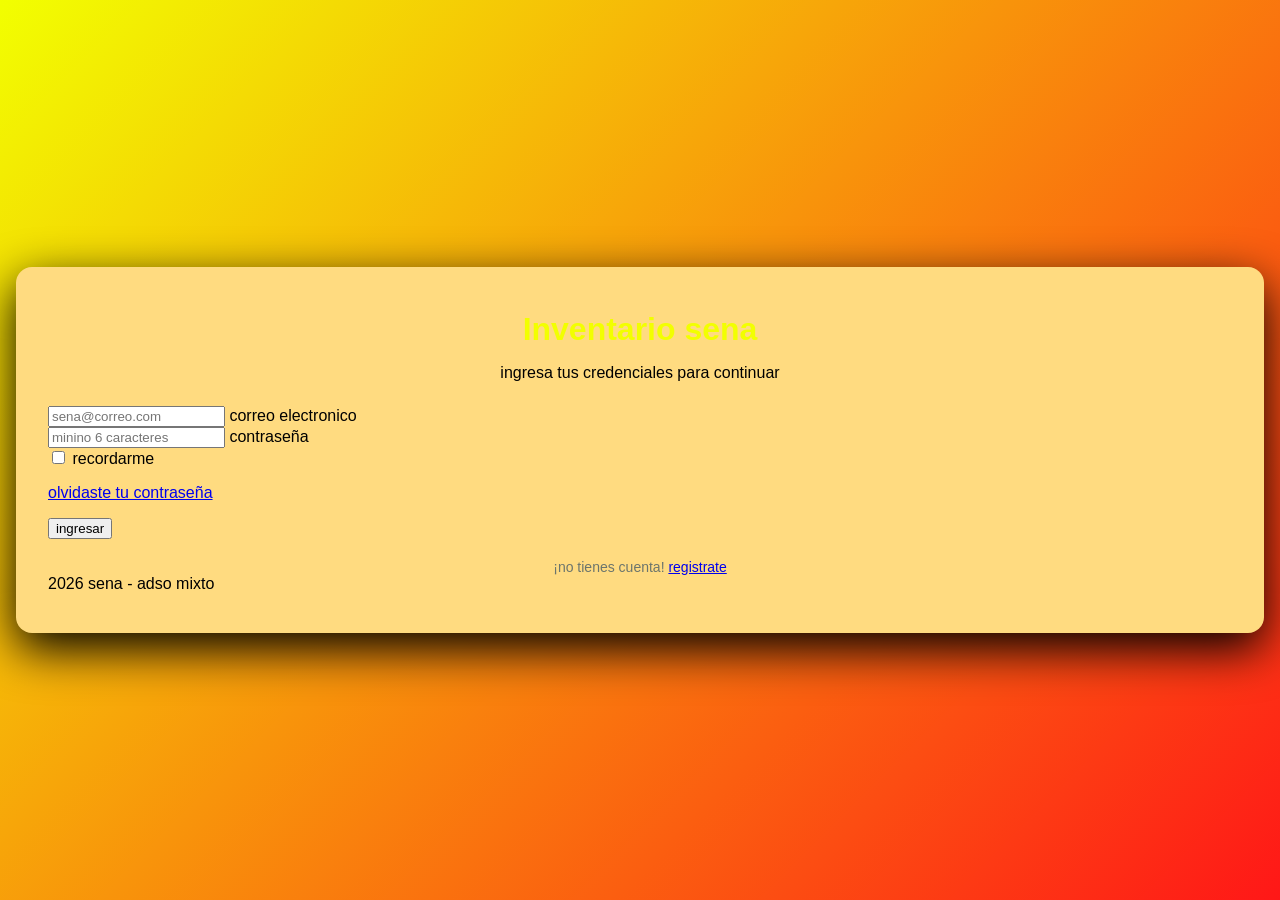
==== programa_2/index.html @ 94641b09 "Initial commit" ====
<!DOCTYPE html>
<html lang="es"><!--es el idioma-->
<head><!--metadatos de la pagina-->
    <meta charset="UTF-8"><!--es la region de colombia-->
    <meta name="viewport" content="width=device-width, initial-scale1.0"><!--esto es las medidadas opara que se ajusten la pagina-->
    <title>iniciar sesión inventario adso</title>
    <link href="css/estilos.css" rel="stylesheet">
</head>
<body class="login-fondo">
    <main class="login-card"><!--contenido principal de la pagina-->
        <header class="login-encabezado"><!--encabesado de la pagina-->
            <!--icono de la tienda-->
            <i class="bi bi-shop display-4 text-sena"></i>
            <h1 class="h3 fw-bold"> Inventario sena</h1> <!-- el h1 es la etiqueta de titulo-->
            <p class="text-secondary mb-0">
                ingresa tus credenciales para continuar
            </p>
        </header>
        <form action="dashboard.html" method="get">
        <!--Form permite crear el contenido de un formulario cuando se envia nos lleva a la ruta method nos envia la informacion con get-->
        <div class="form-floating mb-3"><!--contenedor de los campos del formulario-->
            <input type="email" class="form-control" id="correo" placeholder="sena@correo.com" required>
            <!--tipe obliga que tenga @ placeholder el texto de  ejemplo required es que un campo es obligatorio-->
             <label for="correo" ><i class="bi bi-envelope me-1"></i>correo electronico</label>
            <!--es una etiqueta de texto qeu con el for conecta un imput-->
        </div>
        <div class="form-floating mb-3">
            <input type="password" class="from-control" id="clave" placeholder="minino 6 caracteres"minlength="6"required>
             <label for="contraseña"><i class="bi bi-lock me-1"></i>contraseña</label>
            <!--type=password oculta lo que escribes, minlength=6 exige al menos 6 caracteres-->
        </div>
        <div class="d-flex justify-content-between algin-items-center mb-4">
            <div class="form-check">
            <input class="form-check-input" type="checkbox"id="recordar"><!--type checbox es la casilla de verificacion-->
            <label class="form-check-label" for="recordar"  >recordarme</label>
        </div>
        <p><a href="#" class="small text-decoration-nome"> olvidaste tu contraseña</a></p><!--nos lleva al la pagina registarse-->
    </div>  
        <button class="btn btn-sena w-100 py-2 fw-semibold" type="submit">
            <i class="bi bi-box-arrow-in-right me-1"></i> ingresar</button><!--envia el formulario antes de revisar loa campos requered email y minlength-->
    </form><!--cierra el formulario-->
        <p class="login-pie"> ¡no tienes cuenta! <a href="regitro.html" class="text-decoration-nome"> registrate</a></p><!--nos lleva al la pagina registarse-->
    <footer>2026 sena - adso mixto </footer><!-- es el pie de pagina-->
    </main>
    
</body>
</html>
---- programa_2/css/estilos.css ----
/* hoja de estilos de sofware de inventarios*/



/*variablesd e marca es decir las generales*/
:root {/* es la raiz del documentolas las variables declaradas aqui sirben para toda la pagina*/

    --sena-verde:#ff0000e8;/* toda variabler inicia -- el texto esta en hexadecimal pero puede colocarlol en texto*/
    --sena-verde-oscuro:#d1eef0;
    --sena-azul:#f2ff00 ;
    --sidebar-ancho:250px 

} 
/*variables generales estilos que aplican todas la paginas*/ 
body {/*afecta todo el cuerpo de la pagina*/
    margin:0;/*quta la margen que el navegador coloca en el navegador  por defecto*/
    font-family: "segoe ui",roboto, arial,
    sans-serif;/*tipos de letra sino existe pasa ala siguiente*/


}
    /*textoverde sena*/
    .texto-sena{
    color:var(--sena-verde);

   }
   .bnt_sena{
    --bs-bnt-color:#fff;
    /*color del texto*/
    --bs-bnt-bg:var(var(--sena-verde));
    /*color de fondo*/
    --bs-bnt-border-color:var(var(var(--sena-verde)));
    /*color de borde*/
    --bs-hover-color:#fff;
    /*texto del mouse arriba*/
    --bs-bnt-hverbg:var(var(--sena-verde-oscuro));
    /*fondo con el mouse encima*/
    --bs-bnt---border-color:(var(var(--sena-verde-oscuro)));
    /*borde con el mouse encima*/
    --bs--bnt--active-color:#fff;
    /*texto mientra hace clic*/
    --bs-bnt-active-bg:var(var(--sena-verde-oscuro));
    /*fondo mientras hace clic*/
    --bs-bnt-active-border-color:var(var(var(--sena-verde-oscuro)));
    /*borde mientras hace clic*/
    
}
   /*la coma aplica la misma regla a varios  selectores:
   llols campos  con el foco*/
   .form-control:focus,
   /*las listas desplegadas con foco*/
   .form-select:focus,
   /*las casillas con foco */
   .form-check-input:focus{
    /*borde verde en lugar de azul de boootstrap*/
    border-color:var(--sena-verde);
    /*lado verde translucido al rededor del campo*/
    box-shadow: 0 0 0. 25rem rgba(57, 169, 0, .25);
    /*cierre de la linea*/
}
/*casilla  o interruptor marcado*/
.form-check-input:checked {
    /*relleno de verde*/
    background-color: var(--sena-verde);
    /*borde verde*/
    border-color: var(--sena-verde);
    /*cierra la regla*/
}
/*login y registro*/
/* fondo de pantalla*/
.login-fondo {
    /*alto minimo de toda la pantalla*/
    min-height: 100vh;
    /*flexboots*/
    display: flex;
    /*centrado vertical*/
    align-items: center;
    justify-content: center;
    /*relleno de celular*/
    padding: 1rem;
    /* padding no suma al alto*/
    box-sizing:  border-box;
    /*degradado azul*/
    background: linear-gradient(135deg, var(--sena-azul), var(--sena-verde));
    /*cierra la regla*/
}
/*targeta blanca*/
.login-card {
    /*ancho completo*/
    width: 100%;
    /*hasta 420px*/
    max-width: 420;
    /*fondo blanco*/
    background-color: #ffdb80;
    /*esquinas redondeadas*/
    border-radius: 1rem;
    /*relleno interno*/
    padding: 2.5rem 2rem;
    /*el ancho uncluye el relleno*/
    box-sizing: border-box;
    /*sombra*/
    box-shadow: 0 1rem 3rem rgba(0,
    0, .25); 
    
    /*ciere de regla*/ 
}
/*dos clases pegadas(sin espacio) = 
elementos que tienen ambas clases
la usara el registro que tiene los 
campos*/
.login-car.ancha{
    /*tarjeta  mas ancha*/
    max-width: 680px;
    /*cierre de regla*/
}
/*encabezado de la tarjeta*/
.login-encabezado {
    /*centrado*/
    text-align:  center;
    /*espacio interior*/
    margin-bottom: 1.5rem;
    /*cierre de regla*/
}
/*titulo dentro del encabezado*/
.login-encabezado h1{
    /*azulk sena*/
    color: var(--sena-azul);
    /*margen pequño*/
    margin: .25rem 0;
/*cierre de regla*/

}
/*textos pqeuños abajo*/
.login-pie {
    text-align: center;
    /*centrados*/
    font-size: .875rem;
    /*gris*/
    color: #6c756c;;
    /*margen superior*/
    margin: 1.25rem 0 0;
    /*cierre de regla*/
}
/*panel menu lateral*/
/*clase <aside> del menu lateral*/
.sidedar {
    /*fondo azul sena !important
    porque las pantallas grandes bootsatrap pobe offcanvas.lg-con fondo transparente
    usando important y solomm podemos priorisarlo */
    background-color: var(--sena-azul) 
    !important;
    /*texto blanco dentro del menu*/
    color: #fff;
    /*cierre de regla*/
}
/*enlases del menu lateral*/
.sidedar .nav-link {
    /*blanco al 75% los enlaces no activos se ven un poco apagados*/
    color: rgba(255, 255, 255, .75);
        /*esqunas redondeadas*/
        border-radius: .5rem;
        /*seoaracion entre enlaces*/
        margin-bottom: .25rem;
        /*cierre de regla*/

}
/*enlace con el mouse encima*/
.sidedar .nav-link:hover {
    /*texto blaco */
    color: #fff;
    /* texto blanco al 10% un resalte sutil*/
    background-color: rgba(255, 255, 255, .1);
    /*cierre de regla*/
}
/*enlace de la pagina actual (tiene las dos clases: nav-link y active*/
.sidedar .nav-link.active {
    /*texto blanco*/
    color: #fff;
    /*fondo verde sena el usuario save en que modulo esta*/
    background-color:  var(--sena-verde);
    /*cierre de regla*/
}

/*las reglas siguientes solo a aplican en pantallas de 992px o mas de breakpoint de bootsatrap*/
@media (min-width:992px){
    /*menu lateral de el computador*/
    .sidedar{
        /* queda fijo mouse mueve al desplazar la pagina*/
        position: fixed;
        /*pegado arriba*/
        top:0;
        /* y abajo ocupa todo el alto*/
        bottom:0;
        /*pegado ala izquierda*/
        left:0;
        /*anchotomado de la variable (250px)*/
        width:var(--sidebar-ancho);

    }
    /*cuerpo del menu computador*/
    .sidedar .offcanvas-body {
        /*ocupa todo el alto del boton cierra secion queda al fondo*/
        height: 100%;
        /*el menu muy largo aparece la varra de deslizamiento
        overflow-y:auto*/
    }
    /* contenedor de la barra superior + contenido*/
    .contenido {
        /*se corre ala derecha el ancho del menu para q no quede debajo de el */
        margin-left: var(--sidebar-ancho);
    }
    /*cierre de la funcion @media*/
}
/* trajetas de lo indicadores*/
/*tarjetas de los numeros del dashboard
(kpi indicador clave)*/
.tarjetas-kpi {
    /*sin borde general*/
    border: 0;
    /*excepto un franja verde de la izquierda*/
    border-left: 4px solid var(var(--sena-verde));
    /* anima el movimiento y la sombra en 0.2 segundos*/
    transition: transform .2s, box-shadow .2s;
}
/*trajeta con el mouse encima*/
.tarjetas-kpi:hover {
    /*sube 4px efecto de levantarse*/
    transition:  traslatey(-4px);
    /*sombra mas marcada (!important) para vganatle al shadow-sm*/
    box-shadow:  0 .5rem rgba(0, 0, 0, .12) !important;
}
/*cuadro de color que contiene el icono de la tarajeta*/
.icono-kpi {
    width: 52px;
    height: 52px;
    /*flexbox para centrar el icono*/
    display: flex;
    align-items:  center;
    justify-content:center;
    border-radius: .75rem;
    font-size: 1.5rem;
}
/*modulos de gestion*/
/*circullo de la inicia les del usuario*/
.avatar {
    width: 38px;
    height: 38px;
    border-radius: 50%;
    /*flebox en linea  para centrar las lineas*/
    display: inline-flex;
    justify-content: center;
    /*letras seminegras*/
    font-weight: 600;
    font-size: 85rem;
    /*evita que el circulo aplaste se aplaste falta de espacio*/
    flex-shrink: 0;
}
/*personalizamos la paginacion de bootsatrap con su variables*/
/*color del lol s nuneros*/
.pagination {
    --bs-pagination-color: var(--sena-azul);
    /*fondo de pagina activa*/
    --bs-pagination-active-bg: var(var(var(--sena-verde)));
    /*borde de pagina activa*/
    --bs-pagination-active-border-color: var(var(var(--sena-verde)));
}
/** tarjeta punteada  que evita crear una categoria nueva*/
.tarjeta-agregar {
    border: 2px dashed #ced4da;
    color: #6c757d;
    min-height: 200px;
    /*anima los campos  de color*/
    transition: border-color .2s,color .2s;
}
/* al pasar el mouse*/
.tarjetas-agregar:hover {
    border-color: var(--sena-verde);
    color: var(--sena-verde);
}
/*cuadro donde ira la foto de color*/
.minialtura {
    width: 48px;
    height: 48px;
    display: flex;
    align-items: center;
    border-radius: .5rem;
    background-color: #eef2f5;
    color: var(--sena-azul);
    font-size: 1.4rem;
    flex-shrink: 0;
}
/*lista de categorias del a clase */
.list-group{
    /*fondo item activo*/
    --bs-list-group-active-bg: var(var(--sena-verde));
    --bs-list-group-active-border-color: var(var(var(--sena-verde)))
}
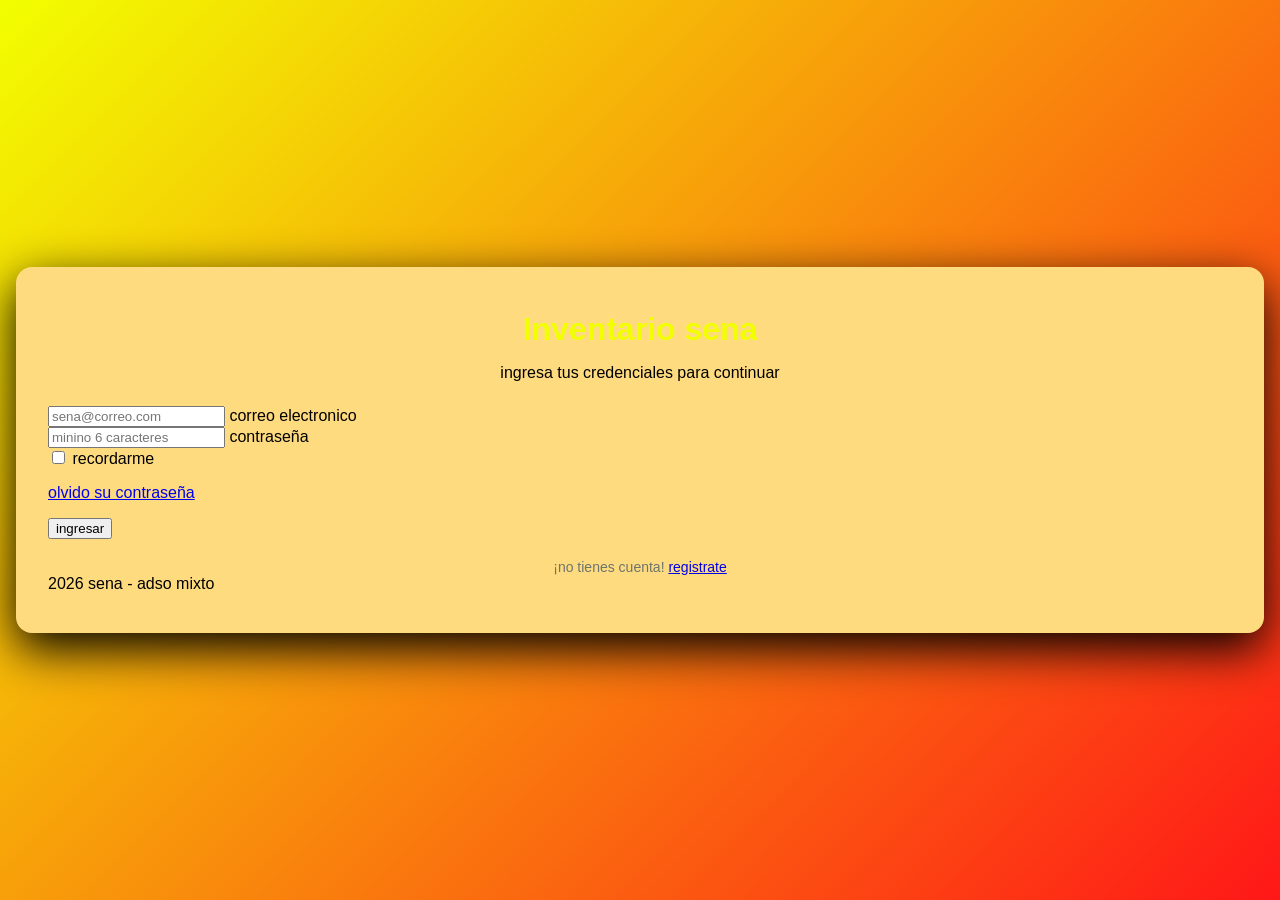
==== commit 1a33ebe7: "Update login text and add usuarios page sincronizando cambios" ====
--- a/programa_2/index.html
+++ b/programa_2/index.html
@@ -34,14 +34,14 @@
             <input class="form-check-input" type="checkbox"id="recordar"><!--type checbox es la casilla de verificacion-->
             <label class="form-check-label" for="recordar"  >recordarme</label>
         </div>
-        <p><a href="#" class="small text-decoration-nome"> olvidaste tu contraseña</a></p><!--nos lleva al la pagina registarse-->
+        <p><a href="#" class="small text-decoration-nome"> olvido su contraseña</a></p><!--nos lleva al la pagina registarse-->
     </div>  
         <button class="btn btn-sena w-100 py-2 fw-semibold" type="submit">
             <i class="bi bi-box-arrow-in-right me-1"></i> ingresar</button><!--envia el formulario antes de revisar loa campos requered email y minlength-->
     </form><!--cierra el formulario-->
         <p class="login-pie"> ¡no tienes cuenta! <a href="regitro.html" class="text-decoration-nome"> registrate</a></p><!--nos lleva al la pagina registarse-->
     <footer>2026 sena - adso mixto </footer><!-- es el pie de pagina-->
-    </main>
+    </main >
     
 </body>
 </html>
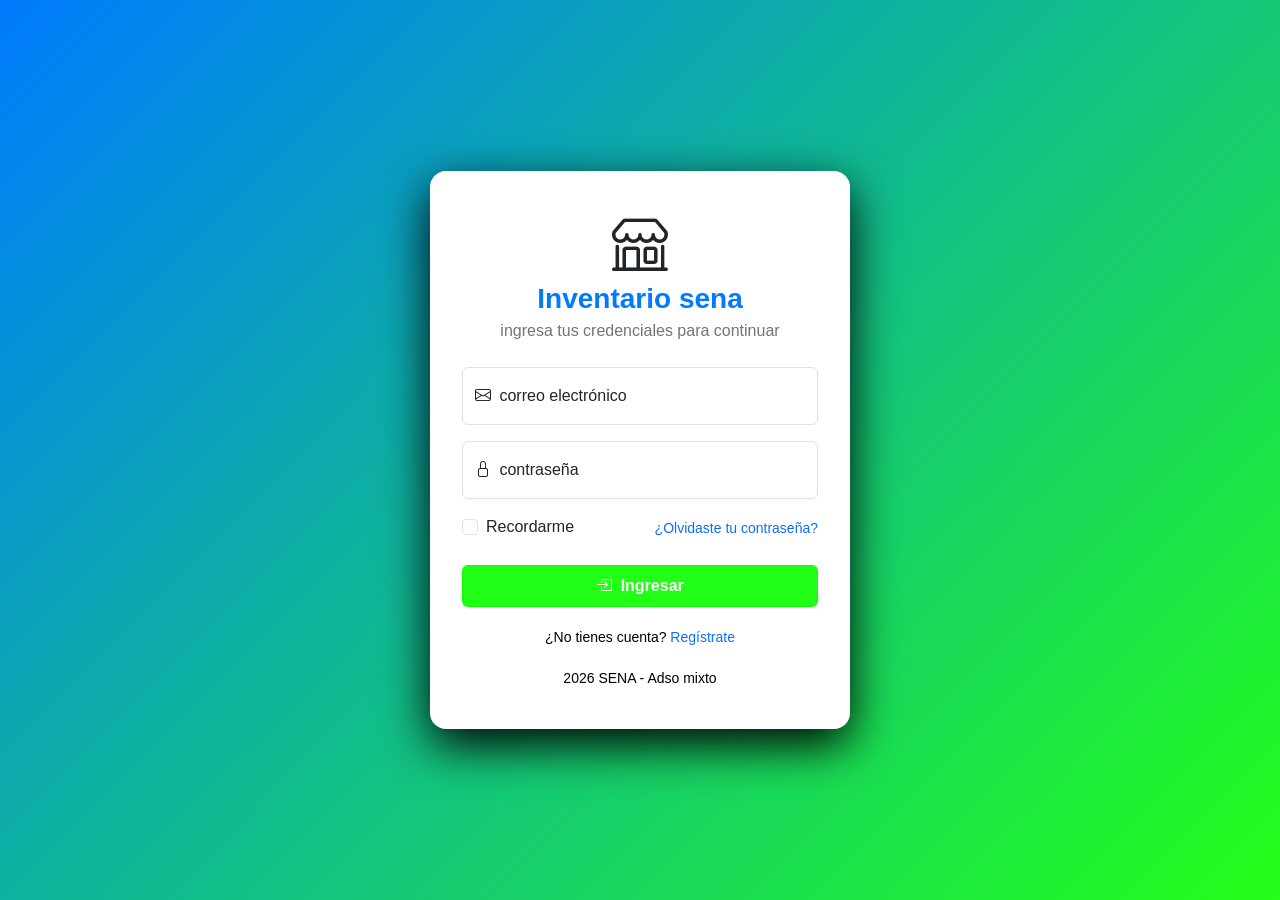
==== commit 22e481de: "cambios generales se corrigio el codigo mal estrcturado" ====
--- a/programa_2/index.html
+++ b/programa_2/index.html
@@ -1,47 +1,93 @@
 <!DOCTYPE html>
-<html lang="es"><!--es el idioma-->
-<head><!--metadatos de la pagina-->
-    <meta charset="UTF-8"><!--es la region de colombia-->
-    <meta name="viewport" content="width=device-width, initial-scale1.0"><!--esto es las medidadas opara que se ajusten la pagina-->
+<html lang="es">
+<head>
+    <meta charset="UTF-8">
+    <meta name="viewport" content="width=device-width, initial-scale=1.0">
     <title>iniciar sesión inventario adso</title>
+    <!--css de boostrap 5.3.3 desde url predeterminada-->
+    <link href="https://cdn.jsdelivr.net/npm/bootstrap@5.3.3/dist/css/bootstrap.min.css" rel="stylesheet">
+    <link href="css/estilos.css" rel="stylesheet">
+
+        <!--Libreria de iconos bootstrap-->
+    <link href="https://cdn.jsdelivr.net/npm/bootstrap-icons@1.11.3/font/bootstrap-icons.min.css" rel="stylesheet">
     <link href="css/estilos.css" rel="stylesheet">
 </head>
+
 <body class="login-fondo">
-    <main class="login-card"><!--contenido principal de la pagina-->
-        <header class="login-encabezado"><!--encabesado de la pagina-->
-            <!--icono de la tienda-->
+
+    <main class="login-card">
+
+        <header class="login-encabezado">
+            <!-- icono de la tienda -->
             <i class="bi bi-shop display-4 text-sena"></i>
-            <h1 class="h3 fw-bold"> Inventario sena</h1> <!-- el h1 es la etiqueta de titulo-->
+
+            <h1 class="h3 fw-bold">Inventario sena</h1>
+
             <p class="text-secondary mb-0">
                 ingresa tus credenciales para continuar
             </p>
         </header>
+
         <form action="dashboard.html" method="get">
-        <!--Form permite crear el contenido de un formulario cuando se envia nos lleva a la ruta method nos envia la informacion con get-->
-        <div class="form-floating mb-3"><!--contenedor de los campos del formulario-->
-            <input type="email" class="form-control" id="correo" placeholder="sena@correo.com" required>
-            <!--tipe obliga que tenga @ placeholder el texto de  ejemplo required es que un campo es obligatorio-->
-             <label for="correo" ><i class="bi bi-envelope me-1"></i>correo electronico</label>
-            <!--es una etiqueta de texto qeu con el for conecta un imput-->
-        </div>
-        <div class="form-floating mb-3">
-            <input type="password" class="from-control" id="clave" placeholder="minino 6 caracteres"minlength="6"required>
-             <label for="contraseña"><i class="bi bi-lock me-1"></i>contraseña</label>
-            <!--type=password oculta lo que escribes, minlength=6 exige al menos 6 caracteres-->
-        </div>
-        <div class="d-flex justify-content-between algin-items-center mb-4">
-            <div class="form-check">
-            <input class="form-check-input" type="checkbox"id="recordar"><!--type checbox es la casilla de verificacion-->
-            <label class="form-check-label" for="recordar"  >recordarme</label>
-        </div>
-        <p><a href="#" class="small text-decoration-nome"> olvido su contraseña</a></p><!--nos lleva al la pagina registarse-->
-    </div>  
-        <button class="btn btn-sena w-100 py-2 fw-semibold" type="submit">
-            <i class="bi bi-box-arrow-in-right me-1"></i> ingresar</button><!--envia el formulario antes de revisar loa campos requered email y minlength-->
-    </form><!--cierra el formulario-->
-        <p class="login-pie"> ¡no tienes cuenta! <a href="regitro.html" class="text-decoration-nome"> registrate</a></p><!--nos lleva al la pagina registarse-->
-    <footer>2026 sena - adso mixto </footer><!-- es el pie de pagina-->
-    </main >
-    
+
+            <div class="form-floating mb-3">
+                <input type="email" class="form-control" id="correo"
+                    placeholder="sena@correo.com" required>
+
+                <label for="correo">
+                    <i class="bi bi-envelope me-1"></i>
+                    correo electrónico
+                </label>
+            </div>
+
+            <div class="form-floating mb-3">
+
+                <input type="password" class="form-control" id="clave"
+                    placeholder="minimo 6 caracteres"
+                    minlength="6" required>
+
+                <label for="clave">
+                    <i class="bi bi-lock me-1"></i>
+                    contraseña
+                </label>
+
+            </div>
+
+            <div class="d-flex justify-content-between align-items-center mb-4">
+
+                <div class="form-check">
+
+                    <input class="form-check-input" type="checkbox" id="recordar">
+
+                    <label class="form-check-label" for="recordar">
+                        Recordarme
+                    </label>
+
+                </div>
+
+                <a href="#" class="small text-decoration-none">
+                    ¿Olvidaste tu contraseña?
+                </a>
+
+            </div>
+
+            <button type="submit" class="btn btn-sena w-100 py-2 fw-semibold">
+                <i class="bi bi-box-arrow-in-right me-1"></i>
+                Ingresar
+            </button>
+
+        </form>
+
+        <p class="login-pie">
+            ¿No tienes cuenta?
+            <a href="registro.html" class="text-decoration-none">Regístrate</a>
+        </p>
+
+        <footer class="login-pie">
+            2026 SENA - Adso mixto
+        </footer>
+
+    </main>
+
 </body>
 </html>
--- a/programa_2/css/estilos.css
+++ b/programa_2/css/estilos.css
@@ -5,9 +5,9 @@
 /*variablesd e marca es decir las generales*/
 :root {/* es la raiz del documentolas las variables declaradas aqui sirben para toda la pagina*/
 
-    --sena-verde:#ff0000e8;/* toda variabler inicia -- el texto esta en hexadecimal pero puede colocarlol en texto*/
-    --sena-verde-oscuro:#d1eef0;
-    --sena-azul:#f2ff00 ;
+    --sena-verde:#0dff00e8;/* toda variabler inicia -- el texto esta en hexadecimal pero puede colocarlol en texto*/
+    --sena-verde-oscuro:#034528;
+    --sena-azul:#007bff ;
     --sidebar-ancho:250px 
 
 } 
@@ -24,24 +24,24 @@
     color:var(--sena-verde);
 
    }
-   .bnt_sena{
-    --bs-bnt-color:#fff;
+   .btn-sena {
+    --bs-btn-color:#fff;
     /*color del texto*/
-    --bs-bnt-bg:var(var(--sena-verde));
+    --bs-btn-bg:var(--sena-verde);
     /*color de fondo*/
-    --bs-bnt-border-color:var(var(var(--sena-verde)));
+    --bs-btn-border-color:var(--sena-verde);
     /*color de borde*/
     --bs-hover-color:#fff;
     /*texto del mouse arriba*/
-    --bs-bnt-hverbg:var(var(--sena-verde-oscuro));
+    --bs-btn-hover-bg:var(--sena-verde-oscuro);
     /*fondo con el mouse encima*/
-    --bs-bnt---border-color:(var(var(--sena-verde-oscuro)));
+    --bs-btn---border-color:var(--sena-verde-oscuro);
     /*borde con el mouse encima*/
-    --bs--bnt--active-color:#fff;
+    --bs--btn--active-color:#fff;
     /*texto mientra hace clic*/
-    --bs-bnt-active-bg:var(var(--sena-verde-oscuro));
+    --bs-btn-active-bg:var(--sena-verde-oscuro);
     /*fondo mientras hace clic*/
-    --bs-bnt-active-border-color:var(var(var(--sena-verde-oscuro)));
+    --bs-btn-active-border-color:var(--sena-verde-oscuro);
     /*borde mientras hace clic*/
     
 }
@@ -89,9 +89,9 @@
     /*ancho completo*/
     width: 100%;
     /*hasta 420px*/
-    max-width: 420;
+    max-width: 420px;
     /*fondo blanco*/
-    background-color: #ffdb80;
+    background-color: #ffff;
     /*esquinas redondeadas*/
     border-radius: 1rem;
     /*relleno interno*/
@@ -136,7 +136,7 @@
     /*centrados*/
     font-size: .875rem;
     /*gris*/
-    color: #6c756c;;
+    color: #000000;;
     /*margen superior*/
     margin: 1.25rem 0 0;
     /*cierre de regla*/
@@ -150,13 +150,13 @@
     background-color: var(--sena-azul) 
     !important;
     /*texto blanco dentro del menu*/
-    color: #fff;
+    color: #e80808;
     /*cierre de regla*/
 }
 /*enlases del menu lateral*/
 .sidedar .nav-link {
     /*blanco al 75% los enlaces no activos se ven un poco apagados*/
-    color: rgba(255, 255, 255, .75);
+    color: rgba(250, 2, 2, 0.75);
         /*esqunas redondeadas*/
         border-radius: .5rem;
         /*seoaracion entre enlaces*/
@@ -169,13 +169,13 @@
     /*texto blaco */
     color: #fff;
     /* texto blanco al 10% un resalte sutil*/
-    background-color: rgba(255, 255, 255, .1);
+    background-color: rgba(255, 255, 255, 0.1);
     /*cierre de regla*/
 }
 /*enlace de la pagina actual (tiene las dos clases: nav-link y active*/
 .sidedar .nav-link.active {
     /*texto blanco*/
-    color: #fff;
+    color: #cbb6b6;
     /*fondo verde sena el usuario save en que modulo esta*/
     background-color:  var(--sena-verde);
     /*cierre de regla*/
@@ -260,20 +260,20 @@
 .pagination {
     --bs-pagination-color: var(--sena-azul);
     /*fondo de pagina activa*/
-    --bs-pagination-active-bg: var(var(var(--sena-verde)));
+    --bs-pagination-active-bg: var(--sena-verde);
     /*borde de pagina activa*/
-    --bs-pagination-active-border-color: var(var(var(--sena-verde)));
+    --bs-pagination-active-border-color: var(--sena-verde);
 }
 /** tarjeta punteada  que evita crear una categoria nueva*/
 .tarjeta-agregar {
-    border: 2px dashed #ced4da;
+    border: 2px dashed #0080ff;
     color: #6c757d;
     min-height: 200px;
     /*anima los campos  de color*/
     transition: border-color .2s,color .2s;
 }
 /* al pasar el mouse*/
-.tarjetas-agregar:hover {
+.tarjeta-agregar:hover {
     border-color: var(--sena-verde);
     color: var(--sena-verde);
 }
--- a/programa_2/css/estilos.css
+++ b/programa_2/css/estilos.css
@@ -5,9 +5,9 @@
 /*variablesd e marca es decir las generales*/
 :root {/* es la raiz del documentolas las variables declaradas aqui sirben para toda la pagina*/
 
-    --sena-verde:#ff0000e8;/* toda variabler inicia -- el texto esta en hexadecimal pero puede colocarlol en texto*/
-    --sena-verde-oscuro:#d1eef0;
-    --sena-azul:#f2ff00 ;
+    --sena-verde:#0dff00e8;/* toda variabler inicia -- el texto esta en hexadecimal pero puede colocarlol en texto*/
+    --sena-verde-oscuro:#034528;
+    --sena-azul:#007bff ;
     --sidebar-ancho:250px 
 
 } 
@@ -24,24 +24,24 @@
     color:var(--sena-verde);
 
    }
-   .bnt_sena{
-    --bs-bnt-color:#fff;
+   .btn-sena {
+    --bs-btn-color:#fff;
     /*color del texto*/
-    --bs-bnt-bg:var(var(--sena-verde));
+    --bs-btn-bg:var(--sena-verde);
     /*color de fondo*/
-    --bs-bnt-border-color:var(var(var(--sena-verde)));
+    --bs-btn-border-color:var(--sena-verde);
     /*color de borde*/
     --bs-hover-color:#fff;
     /*texto del mouse arriba*/
-    --bs-bnt-hverbg:var(var(--sena-verde-oscuro));
+    --bs-btn-hover-bg:var(--sena-verde-oscuro);
     /*fondo con el mouse encima*/
-    --bs-bnt---border-color:(var(var(--sena-verde-oscuro)));
+    --bs-btn---border-color:var(--sena-verde-oscuro);
     /*borde con el mouse encima*/
-    --bs--bnt--active-color:#fff;
+    --bs--btn--active-color:#fff;
     /*texto mientra hace clic*/
-    --bs-bnt-active-bg:var(var(--sena-verde-oscuro));
+    --bs-btn-active-bg:var(--sena-verde-oscuro);
     /*fondo mientras hace clic*/
-    --bs-bnt-active-border-color:var(var(var(--sena-verde-oscuro)));
+    --bs-btn-active-border-color:var(--sena-verde-oscuro);
     /*borde mientras hace clic*/
     
 }
@@ -89,9 +89,9 @@
     /*ancho completo*/
     width: 100%;
     /*hasta 420px*/
-    max-width: 420;
+    max-width: 420px;
     /*fondo blanco*/
-    background-color: #ffdb80;
+    background-color: #ffff;
     /*esquinas redondeadas*/
     border-radius: 1rem;
     /*relleno interno*/
@@ -136,7 +136,7 @@
     /*centrados*/
     font-size: .875rem;
     /*gris*/
-    color: #6c756c;;
+    color: #000000;;
     /*margen superior*/
     margin: 1.25rem 0 0;
     /*cierre de regla*/
@@ -150,13 +150,13 @@
     background-color: var(--sena-azul) 
     !important;
     /*texto blanco dentro del menu*/
-    color: #fff;
+    color: #e80808;
     /*cierre de regla*/
 }
 /*enlases del menu lateral*/
 .sidedar .nav-link {
     /*blanco al 75% los enlaces no activos se ven un poco apagados*/
-    color: rgba(255, 255, 255, .75);
+    color: rgba(250, 2, 2, 0.75);
         /*esqunas redondeadas*/
         border-radius: .5rem;
         /*seoaracion entre enlaces*/
@@ -169,13 +169,13 @@
     /*texto blaco */
     color: #fff;
     /* texto blanco al 10% un resalte sutil*/
-    background-color: rgba(255, 255, 255, .1);
+    background-color: rgba(255, 255, 255, 0.1);
     /*cierre de regla*/
 }
 /*enlace de la pagina actual (tiene las dos clases: nav-link y active*/
 .sidedar .nav-link.active {
     /*texto blanco*/
-    color: #fff;
+    color: #cbb6b6;
     /*fondo verde sena el usuario save en que modulo esta*/
     background-color:  var(--sena-verde);
     /*cierre de regla*/
@@ -260,20 +260,20 @@
 .pagination {
     --bs-pagination-color: var(--sena-azul);
     /*fondo de pagina activa*/
-    --bs-pagination-active-bg: var(var(var(--sena-verde)));
+    --bs-pagination-active-bg: var(--sena-verde);
     /*borde de pagina activa*/
-    --bs-pagination-active-border-color: var(var(var(--sena-verde)));
+    --bs-pagination-active-border-color: var(--sena-verde);
 }
 /** tarjeta punteada  que evita crear una categoria nueva*/
 .tarjeta-agregar {
-    border: 2px dashed #ced4da;
+    border: 2px dashed #0080ff;
     color: #6c757d;
     min-height: 200px;
     /*anima los campos  de color*/
     transition: border-color .2s,color .2s;
 }
 /* al pasar el mouse*/
-.tarjetas-agregar:hover {
+.tarjeta-agregar:hover {
     border-color: var(--sena-verde);
     color: var(--sena-verde);
 }
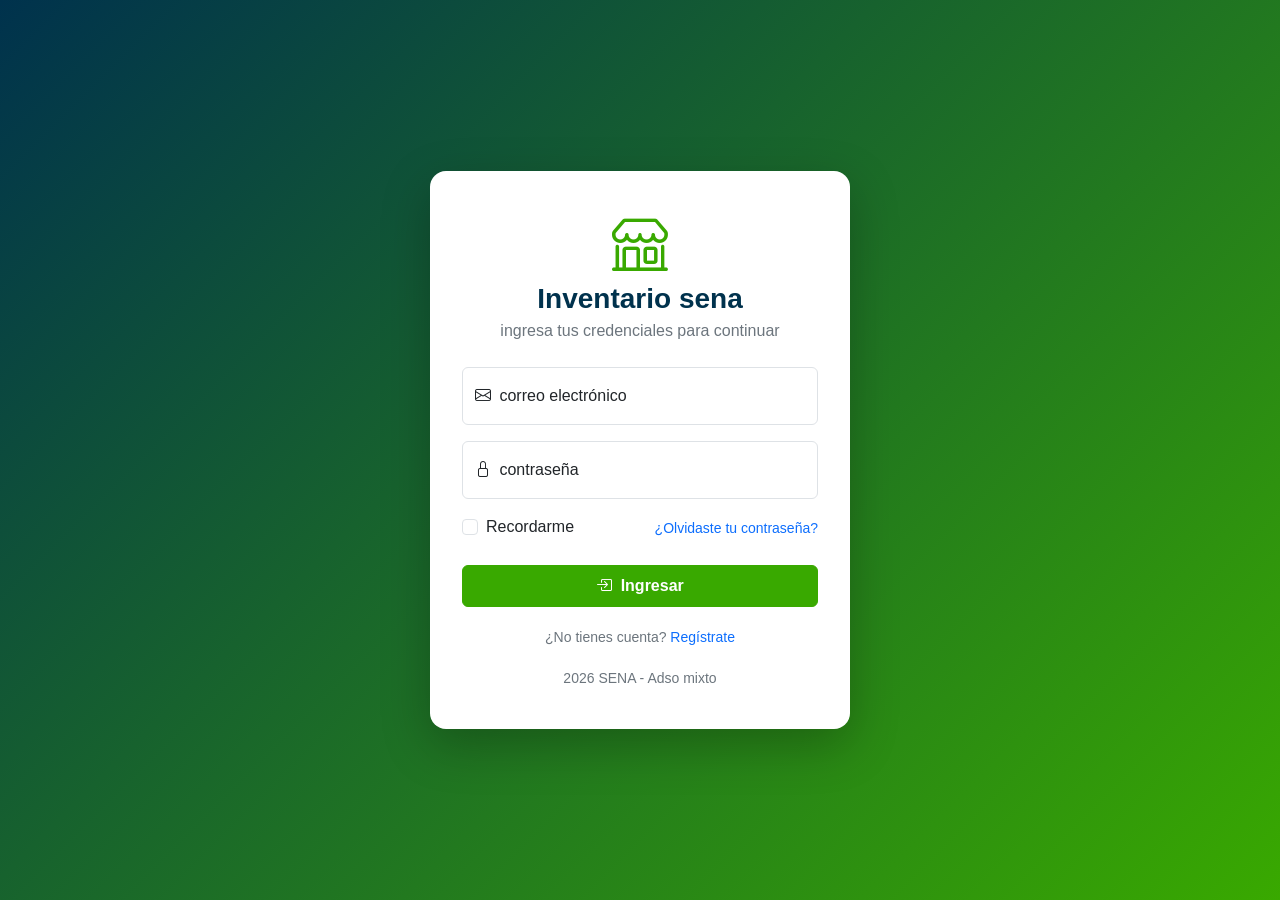
==== commit 33af1920: "cambios finales n" ====
--- a/programa_2/index.html
+++ b/programa_2/index.html
@@ -10,7 +10,6 @@
 
         <!--Libreria de iconos bootstrap-->
     <link href="https://cdn.jsdelivr.net/npm/bootstrap-icons@1.11.3/font/bootstrap-icons.min.css" rel="stylesheet">
-    <link href="css/estilos.css" rel="stylesheet">
 </head>
 
 <body class="login-fondo">
@@ -31,8 +30,8 @@
         <form action="dashboard.html" method="get">
 
             <div class="form-floating mb-3">
-                <input type="email" class="form-control" id="correo"
-                    placeholder="sena@correo.com" required>
+                <input type="email" class="form-control" id="correo" name="correo"
+                    placeholder="sena@correo.com" autocomplete="email" required>
 
                 <label for="correo">
                     <i class="bi bi-envelope me-1"></i>
@@ -42,9 +41,9 @@
 
             <div class="form-floating mb-3">
 
-                <input type="password" class="form-control" id="clave"
+                <input type="password" class="form-control" id="clave" name="clave"
                     placeholder="minimo 6 caracteres"
-                    minlength="6" required>
+                    minlength="6" autocomplete="current-password" required>
 
                 <label for="clave">
                     <i class="bi bi-lock me-1"></i>
--- a/programa_2/css/estilos.css
+++ b/programa_2/css/estilos.css
@@ -1,297 +1,364 @@
-/* hoja de estilos de sofware de inventarios*/
-
-
-
-/*variablesd e marca es decir las generales*/
-:root {/* es la raiz del documentolas las variables declaradas aqui sirben para toda la pagina*/
-
-    --sena-verde:#0dff00e8;/* toda variabler inicia -- el texto esta en hexadecimal pero puede colocarlol en texto*/
-    --sena-verde-oscuro:#034528;
-    --sena-azul:#007bff ;
-    --sidebar-ancho:250px 
-
-} 
-/*variables generales estilos que aplican todas la paginas*/ 
-body {/*afecta todo el cuerpo de la pagina*/
-    margin:0;/*quta la margen que el navegador coloca en el navegador  por defecto*/
-    font-family: "segoe ui",roboto, arial,
-    sans-serif;/*tipos de letra sino existe pasa ala siguiente*/
-
-
-}
-    /*textoverde sena*/
-    .texto-sena{
-    color:var(--sena-verde);
-
-   }
-   .btn-sena {
-    --bs-btn-color:#fff;
-    /*color del texto*/
-    --bs-btn-bg:var(--sena-verde);
-    /*color de fondo*/
-    --bs-btn-border-color:var(--sena-verde);
-    /*color de borde*/
-    --bs-hover-color:#fff;
-    /*texto del mouse arriba*/
-    --bs-btn-hover-bg:var(--sena-verde-oscuro);
-    /*fondo con el mouse encima*/
-    --bs-btn---border-color:var(--sena-verde-oscuro);
-    /*borde con el mouse encima*/
-    --bs--btn--active-color:#fff;
-    /*texto mientra hace clic*/
-    --bs-btn-active-bg:var(--sena-verde-oscuro);
-    /*fondo mientras hace clic*/
-    --bs-btn-active-border-color:var(--sena-verde-oscuro);
-    /*borde mientras hace clic*/
-    
-}
-   /*la coma aplica la misma regla a varios  selectores:
-   llols campos  con el foco*/
-   .form-control:focus,
-   /*las listas desplegadas con foco*/
-   .form-select:focus,
-   /*las casillas con foco */
-   .form-check-input:focus{
-    /*borde verde en lugar de azul de boootstrap*/
-    border-color:var(--sena-verde);
-    /*lado verde translucido al rededor del campo*/
-    box-shadow: 0 0 0. 25rem rgba(57, 169, 0, .25);
-    /*cierre de la linea*/
-}
-/*casilla  o interruptor marcado*/
+/* =============================================
+   TiendaSENA - Hoja de estilos del prototipo
+   ============================================= */
+
+/* ---------- 1. Variables de marca ---------- */
+/* Las variables de :root sirven en todo el documento. */
+:root {
+    /* Verde institucional del SENA. */
+    --sena-verde: #39a900;
+    /* Verde oscuro para estados hover y active. */
+    --sena-verde-oscuro: #2e8700;
+    /* Azul oscuro institucional. */
+    --sena-azul: #00324d;
+    /* Ancho del menú lateral (clase 4). */
+    --sidebar-ancho: 250px;
+/* Cierra el bloque de variables. */
+}
+
+/* ---------- 2. Generales y personalización de Bootstrap ---------- */
+/* Todo el documento. */
+body {
+    /* Sin margen exterior. */
+    margin: 0;
+    /* Tipografía del proyecto (reemplaza la de Bootstrap porque nuestro archivo se carga después). */
+    font-family: "Segoe UI", Roboto, Arial, sans-serif;
+/* Cierra la regla. */
+}
+
+/* Texto verde SENA. */
+.text-sena {
+    /* Usa la variable de marca. */
+    color: var(--sena-verde);
+/* Cierra la regla. */
+}
+
+/* Botón con los colores del SENA usando las variables de Bootstrap */
+/* se usa junto a btn: class="btn btn-sena". */
+.btn-sena {
+    /* color del texto. */
+    --bs-btn-color: #fff;
+    /* color de fondo. */
+    --bs-btn-bg: var(--sena-verde);
+    /* color del borde. */
+    --bs-btn-border-color: var(--sena-verde);
+    /* texto con el mouse encima. */
+    --bs-btn-hover-color: #fff;
+    /* fondo con el mouse encima. */
+    --bs-btn-hover-bg: var(--sena-verde-oscuro);
+    /* borde con el mouse encima. */
+    --bs-btn-hover-border-color: var(--sena-verde-oscuro);
+    /* texto mientras se hace clic. */
+    --bs-btn-active-color: #fff;
+    /* fondo mientras se hace clic. */
+    --bs-btn-active-bg: var(--sena-verde-oscuro);
+    /* borde mientras se hace clic. */
+    --bs-btn-active-border-color: var(--sena-verde-oscuro);
+/* Cierra la regla. */
+}
+
+/* la coma aplica la misma regla a varios selectores: los campos con el foco… */
+.form-control:focus,
+/* …las listas desplegables con foco… */
+.form-select:focus,
+/* …y las casillas con foco. */
+.form-check-input:focus {
+    /* borde verde en lugar del azul de Bootstrap. */
+    border-color: var(--sena-verde);
+    /* “halo” verde translúcido alrededor del campo. */
+    box-shadow: 0 0 0 .25rem rgba(57, 169, 0, .25);
+/* Cierra la regla. */
+}
+
+/* casilla o interruptor marcado. */
 .form-check-input:checked {
-    /*relleno de verde*/
+    /* relleno verde. */
     background-color: var(--sena-verde);
-    /*borde verde*/
+    /* borde verde. */
     border-color: var(--sena-verde);
-    /*cierra la regla*/
-}
-/*login y registro*/
-/* fondo de pantalla*/
+/* Cierra la regla. */
+}
+
+/* ---------- 3. Login y registro ---------- */
+/* Fondo de la pantalla. */
 .login-fondo {
-    /*alto minimo de toda la pantalla*/
+    /* Alto mínimo de toda la ventana. */
     min-height: 100vh;
-    /*flexboots*/
+    /* Flexbox… */
     display: flex;
-    /*centrado vertical*/
+    /* …centrado vertical… */
     align-items: center;
+    /* …y horizontal. */
     justify-content: center;
-    /*relleno de celular*/
+    /* Relleno en celular. */
     padding: 1rem;
-    /* padding no suma al alto*/
-    box-sizing:  border-box;
-    /*degradado azul*/
+    /* El padding no suma al alto. */
+    box-sizing: border-box;
+    /* Degradado azul → verde. */
     background: linear-gradient(135deg, var(--sena-azul), var(--sena-verde));
-    /*cierra la regla*/
-}
-/*targeta blanca*/
+/* Cierra la regla. */
+}
+
+/* Tarjeta blanca. */
 .login-card {
-    /*ancho completo*/
+    /* Ancho completo… */
     width: 100%;
-    /*hasta 420px*/
+    /* …hasta 420px. */
     max-width: 420px;
-    /*fondo blanco*/
-    background-color: #ffff;
-    /*esquinas redondeadas*/
+    /* Fondo blanco. */
+    background-color: #fff;
+    /* Esquinas redondeadas. */
     border-radius: 1rem;
-    /*relleno interno*/
+    /* Relleno interno. */
     padding: 2.5rem 2rem;
-    /*el ancho uncluye el relleno*/
+    /* El ancho incluye el relleno. */
     box-sizing: border-box;
-    /*sombra*/
-    box-shadow: 0 1rem 3rem rgba(0,
-    0, .25); 
-    
-    /*ciere de regla*/ 
-}
-/*dos clases pegadas(sin espacio) = 
-elementos que tienen ambas clases
-la usara el registro que tiene los 
-campos*/
-.login-car.ancha{
-    /*tarjeta  mas ancha*/
+    /* Sombra. */
+    box-shadow: 0 1rem 3rem rgba(0, 0, 0, .25);
+/* Cierra la regla. */
+}
+
+/* dos clases pegadas (sin espacio) = elementos que tienen ambas clases. La usará el registro, que tiene más campos. */
+.login-card.ancha {
+    /* tarjeta más ancha. */
     max-width: 680px;
-    /*cierre de regla*/
-}
-/*encabezado de la tarjeta*/
+/* Cierra la regla. */
+}
+
+/* Encabezado de la tarjeta. */
 .login-encabezado {
-    /*centrado*/
-    text-align:  center;
-    /*espacio interior*/
+    /* Centrado. */
+    text-align: center;
+    /* Espacio inferior. */
     margin-bottom: 1.5rem;
-    /*cierre de regla*/
-}
-/*titulo dentro del encabezado*/
-.login-encabezado h1{
-    /*azulk sena*/
+/* Cierra la regla. */
+}
+
+/* Título dentro del encabezado. */
+.login-encabezado h1 {
+    /* Azul SENA. */
     color: var(--sena-azul);
-    /*margen pequño*/
+    /* Margen pequeño. */
     margin: .25rem 0;
-/*cierre de regla*/
-
-}
-/*textos pqeuños abajo*/
+/* Cierra la regla. */
+}
+
+/* Textos pequeños de abajo. */
 .login-pie {
+    /* Centrados. */
     text-align: center;
-    /*centrados*/
+    /* Letra pequeña. */
     font-size: .875rem;
-    /*gris*/
-    color: #000000;;
-    /*margen superior*/
+    /* Gris. */
+    color: #6c757d;
+    /* Margen superior. */
     margin: 1.25rem 0 0;
-    /*cierre de regla*/
-}
-/*panel menu lateral*/
-/*clase <aside> del menu lateral*/
-.sidedar {
-    /*fondo azul sena !important
-    porque las pantallas grandes bootsatrap pobe offcanvas.lg-con fondo transparente
-    usando important y solomm podemos priorisarlo */
-    background-color: var(--sena-azul) 
-    !important;
-    /*texto blanco dentro del menu*/
-    color: #e80808;
-    /*cierre de regla*/
-}
-/*enlases del menu lateral*/
-.sidedar .nav-link {
-    /*blanco al 75% los enlaces no activos se ven un poco apagados*/
-    color: rgba(250, 2, 2, 0.75);
-        /*esqunas redondeadas*/
-        border-radius: .5rem;
-        /*seoaracion entre enlaces*/
-        margin-bottom: .25rem;
-        /*cierre de regla*/
-
-}
-/*enlace con el mouse encima*/
-.sidedar .nav-link:hover {
-    /*texto blaco */
+/* Cierra la regla. */
+}
+
+/* ---------- 4. Panel: menú lateral ---------- */
+/* Clase del <aside> del menú lateral. */
+.sidebar {
+    /* Fondo azul SENA. Usamos !important porque en pantallas grandes Bootstrap pone el offcanvas-lg con fondo transparente usando !important, y solo así podemos ganarle. */
+    background-color: var(--sena-azul) !important;
+    /* Texto blanco dentro del menú. */
     color: #fff;
-    /* texto blanco al 10% un resalte sutil*/
-    background-color: rgba(255, 255, 255, 0.1);
-    /*cierre de regla*/
-}
-/*enlace de la pagina actual (tiene las dos clases: nav-link y active*/
-.sidedar .nav-link.active {
-    /*texto blanco*/
-    color: #cbb6b6;
-    /*fondo verde sena el usuario save en que modulo esta*/
-    background-color:  var(--sena-verde);
-    /*cierre de regla*/
-}
-
-/*las reglas siguientes solo a aplican en pantallas de 992px o mas de breakpoint de bootsatrap*/
-@media (min-width:992px){
-    /*menu lateral de el computador*/
-    .sidedar{
-        /* queda fijo mouse mueve al desplazar la pagina*/
+/* Cierra la regla. */
+}
+
+/* Enlaces del menú lateral. */
+.sidebar .nav-link {
+    /* Blanco al 75%: los enlaces no activos se ven un poco apagados. */
+    color: rgba(255, 255, 255, .75);
+    /* Esquinas redondeadas. */
+    border-radius: .5rem;
+    /* Separación entre enlaces. */
+    margin-bottom: .25rem;
+/* Cierra la regla. */
+}
+
+/* Enlace con el mouse encima. */
+.sidebar .nav-link:hover {
+    /* Texto blanco total. */
+    color: #fff;
+    /* Fondo blanco al 10%: un resaltado sutil. */
+    background-color: rgba(255, 255, 255, .1);
+/* Cierra la regla. */
+}
+
+/* Enlace de la página actual (tiene las dos clases: nav-link y active). */
+.sidebar .nav-link.active {
+    /* Texto blanco. */
+    color: #fff;
+    /* Fondo verde SENA: el usuario sabe en qué módulo está. */
+    background-color: var(--sena-verde);
+/* Cierra la regla. */
+}
+
+/* Las reglas siguientes solo aplican en pantallas de 992px o más (el breakpoint lg de Bootstrap). */
+@media (min-width: 992px) {
+    /* Menú lateral en computador. */
+    .sidebar {
+        /* Queda fijo: no se mueve al desplazar la página. */
         position: fixed;
-        /*pegado arriba*/
-        top:0;
-        /* y abajo ocupa todo el alto*/
-        bottom:0;
-        /*pegado ala izquierda*/
-        left:0;
-        /*anchotomado de la variable (250px)*/
-        width:var(--sidebar-ancho);
-
+        /* Pegado arriba… */
+        top: 0;
+        /* …y abajo (ocupa todo el alto). */
+        bottom: 0;
+        /* Pegado a la izquierda. */
+        left: 0;
+        /* Ancho tomado de la variable (250px). */
+        width: var(--sidebar-ancho);
+    /* Cierra la regla. */
     }
-    /*cuerpo del menu computador*/
-    .sidedar .offcanvas-body {
-        /*ocupa todo el alto del boton cierra secion queda al fondo*/
+
+    /* Cuerpo del menú en computador. */
+    .sidebar .offcanvas-body {
+        /* Ocupa todo el alto, así el botón “Cerrar sesión” queda al fondo. */
         height: 100%;
-        /*el menu muy largo aparece la varra de deslizamiento
-        overflow-y:auto*/
+        /* Si el menú es muy largo, aparece barra de desplazamiento. */
+        overflow-y: auto;
+    /* Cierra la regla. */
     }
-    /* contenedor de la barra superior + contenido*/
+
+    /* Contenedor de la barra superior + el contenido. */
     .contenido {
-        /*se corre ala derecha el ancho del menu para q no quede debajo de el */
+        /* Se corre a la derecha el ancho del menú para que no quede debajo de él. */
         margin-left: var(--sidebar-ancho);
+    /* Cierra la regla. */
     }
-    /*cierre de la funcion @media*/
-}
-/* trajetas de lo indicadores*/
-/*tarjetas de los numeros del dashboard
-(kpi indicador clave)*/
-.tarjetas-kpi {
-    /*sin borde general*/
+/* Cierra la media query. */
+}
+
+/* ---------- 5. Panel: tarjetas de indicadores ---------- */
+/* Tarjetas con números del dashboard (KPI = indicador clave). */
+.tarjeta-kpi {
+    /* Sin borde general… */
     border: 0;
-    /*excepto un franja verde de la izquierda*/
-    border-left: 4px solid var(var(--sena-verde));
-    /* anima el movimiento y la sombra en 0.2 segundos*/
+    /* …excepto una franja verde a la izquierda. */
+    border-left: 4px solid var(--sena-verde);
+    /* Anima el movimiento y la sombra en 0.2 segundos. */
     transition: transform .2s, box-shadow .2s;
-}
-/*trajeta con el mouse encima*/
-.tarjetas-kpi:hover {
-    /*sube 4px efecto de levantarse*/
-    transition:  traslatey(-4px);
-    /*sombra mas marcada (!important) para vganatle al shadow-sm*/
-    box-shadow:  0 .5rem rgba(0, 0, 0, .12) !important;
-}
-/*cuadro de color que contiene el icono de la tarajeta*/
+/* Cierra la regla. */
+}
+
+/* Tarjeta con el mouse encima. */
+.tarjeta-kpi:hover {
+    /* La sube 4px: efecto de “levantarse”. */
+    transform: translateY(-4px);
+    /* Sombra más marcada (!important para ganarle a shadow-sm). */
+    box-shadow: 0 .5rem 1rem rgba(0, 0, 0, .12) !important;
+/* Cierra la regla. */
+}
+
+/* Cuadro de color que contiene el ícono de cada tarjeta. */
 .icono-kpi {
+    /* Ancho fijo. */
     width: 52px;
+    /* Alto fijo (cuadrado). */
     height: 52px;
-    /*flexbox para centrar el icono*/
+    /* Flexbox para centrar el ícono… */
     display: flex;
-    align-items:  center;
-    justify-content:center;
+    /* …verticalmente… */
+    align-items: center;
+    /* …y horizontalmente. */
+    justify-content: center;
+    /* Esquinas redondeadas. */
     border-radius: .75rem;
+    /* Tamaño del ícono. */
     font-size: 1.5rem;
-}
-/*modulos de gestion*/
-/*circullo de la inicia les del usuario*/
+/* Cierra la regla. */
+}
+
+/* ---------- 6. Módulos de gestión ---------- */
+/* Círculo con las iniciales del usuario. */
 .avatar {
+    /* Ancho fijo. */
     width: 38px;
+    /* Alto igual al ancho… */
     height: 38px;
+    /* …y un radio del 50% lo convierte en círculo. */
     border-radius: 50%;
-    /*flebox en linea  para centrar las lineas*/
+    /* Flexbox en línea para centrar las letras. */
     display: inline-flex;
+    /* Centrado vertical. */
+    align-items: center;
+    /* Centrado horizontal. */
     justify-content: center;
-    /*letras seminegras*/
+    /* Letras seminegritas. */
     font-weight: 600;
-    font-size: 85rem;
-    /*evita que el circulo aplaste se aplaste falta de espacio*/
+    /* Letras algo pequeñas. */
+    font-size: .85rem;
+    /* Evita que el círculo se aplaste cuando falta espacio. */
     flex-shrink: 0;
-}
-/*personalizamos la paginacion de bootsatrap con su variables*/
-/*color del lol s nuneros*/
+/* Cierra la regla. */
+}
+
+/* Personalizamos la paginación de Bootstrap con sus variables. */
 .pagination {
+    /* Color de los números. */
     --bs-pagination-color: var(--sena-azul);
-    /*fondo de pagina activa*/
+    /* Fondo de la página activa. */
     --bs-pagination-active-bg: var(--sena-verde);
-    /*borde de pagina activa*/
+    /* Borde de la página activa. */
     --bs-pagination-active-border-color: var(--sena-verde);
-}
-/** tarjeta punteada  que evita crear una categoria nueva*/
+/* Cierra la regla. */
+}
+
+/* Tarjeta punteada que invita a crear una categoría nueva. */
 .tarjeta-agregar {
-    border: 2px dashed #0080ff;
+    /* Borde gris punteado (dashed). */
+    border: 2px dashed #ced4da;
+    /* Sin fondo: se ve “vacía”. */
+    background-color: transparent;
+    /* Texto gris. */
     color: #6c757d;
+    /* Alto mínimo similar al de las demás tarjetas. */
     min-height: 200px;
-    /*anima los campos  de color*/
-    transition: border-color .2s,color .2s;
-}
-/* al pasar el mouse*/
+    /* Anima los cambios de color. */
+    transition: border-color .2s, color .2s;
+/* Cierra la regla. */
+}
+
+/* Al pasar el mouse… */
 .tarjeta-agregar:hover {
+    /* …el borde se vuelve verde… */
     border-color: var(--sena-verde);
+    /* …y el texto también. */
     color: var(--sena-verde);
-}
-/*cuadro donde ira la foto de color*/
-.minialtura {
+/* Cierra la regla. */
+}
+
+/* Cuadro donde iría la foto del producto. */
+.miniatura {
+    /* Ancho. */
     width: 48px;
+    /* Alto. */
     height: 48px;
+    /* Flexbox para centrar el ícono. */
     display: flex;
+    /* Centrado vertical. */
     align-items: center;
+    /* Centrado horizontal. */
+    justify-content: center;
+    /* Esquinas redondeadas. */
     border-radius: .5rem;
+    /* Fondo gris azulado claro. */
     background-color: #eef2f5;
+    /* Ícono azul. */
     color: var(--sena-azul);
+    /* Tamaño del ícono. */
     font-size: 1.4rem;
+    /* No se aplasta. */
     flex-shrink: 0;
-}
-/*lista de categorias del a clase */
-.list-group{
-    /*fondo item activo*/
-    --bs-list-group-active-bg: var(var(--sena-verde));
-    --bs-list-group-active-border-color: var(var(var(--sena-verde)))
-}+/* Cierra la regla. */
+}
+
+/* Lista de categorías de la clase 7: el ítem activo también en verde SENA. */
+.list-group {
+    /* Fondo del ítem activo. */
+    --bs-list-group-active-bg: var(--sena-verde);
+    /* Borde del ítem activo. */
+    --bs-list-group-active-border-color: var(--sena-verde);
+/* Cierra la regla. */
+}
